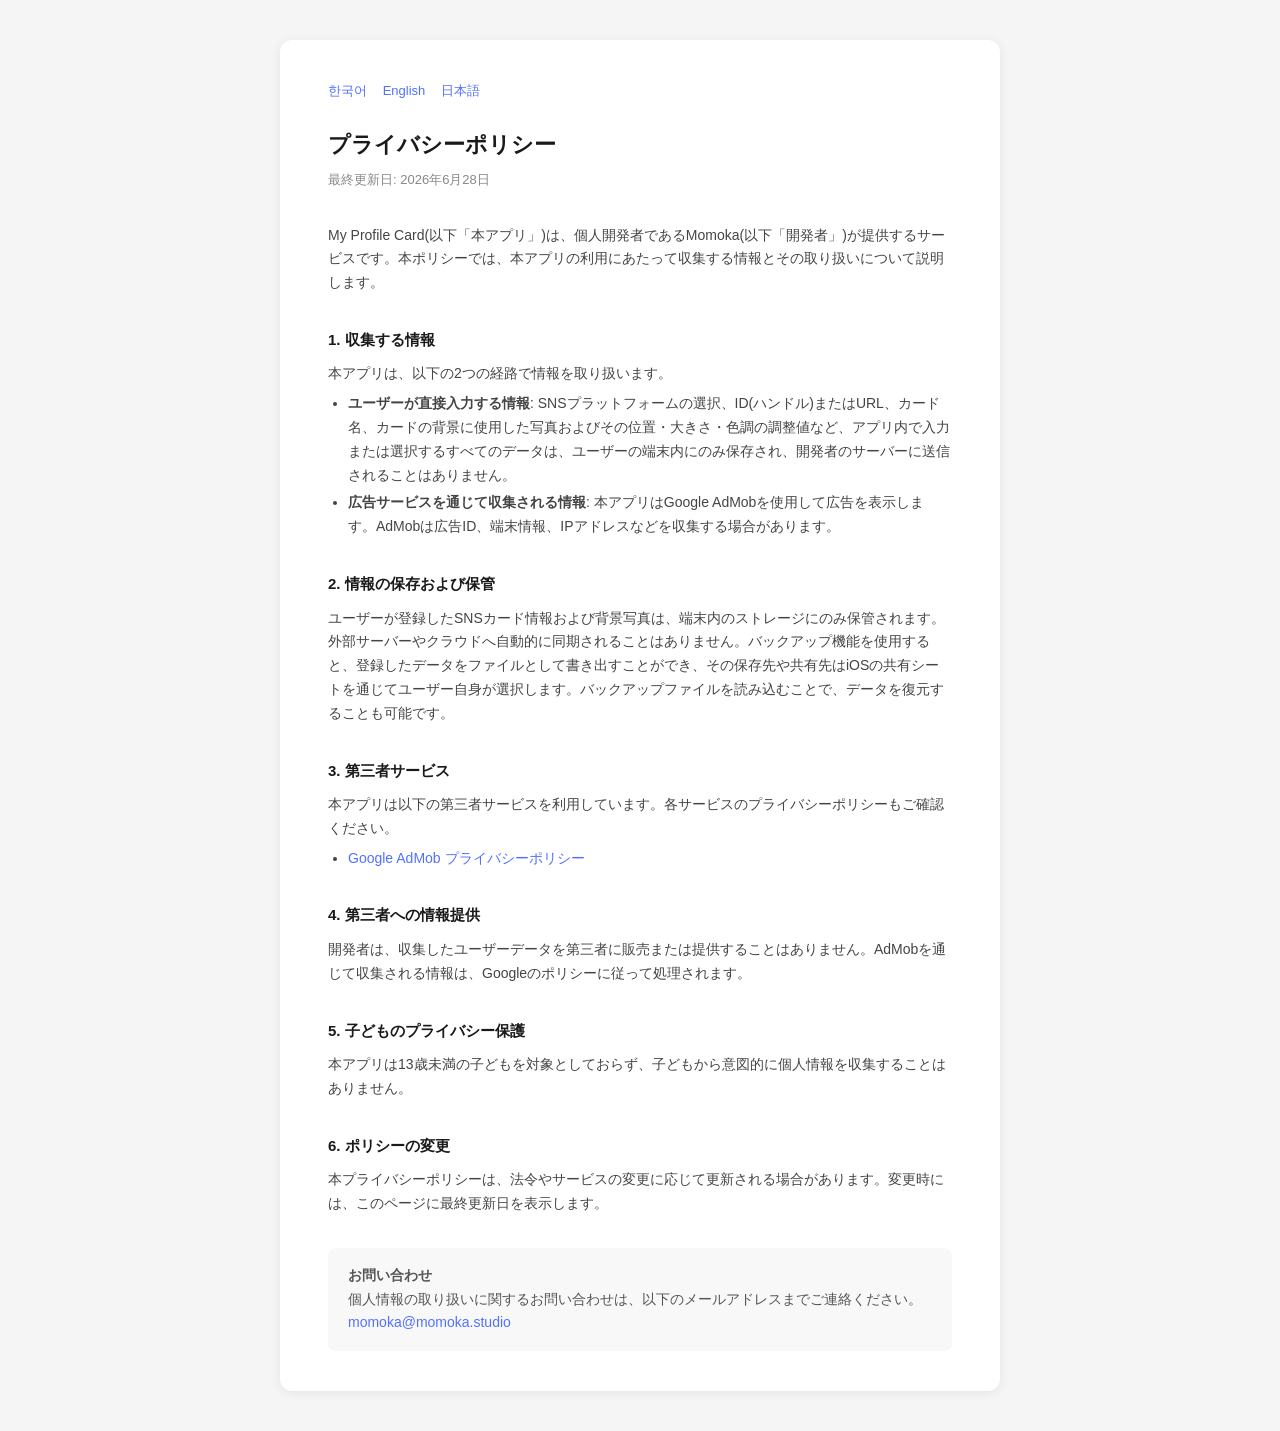
==== profilecard/privacy-ja.html @ 7aaf4f2f "Add privacy policy pages in English, Japanese, and Korean (profilecard)" ====
<!DOCTYPE html>
<html lang="ja">
<head>
    <meta charset="UTF-8">
    <meta name="viewport" content="width=device-width, initial-scale=1.0">
    <title>プライバシーポリシー - My Profile Card</title>
    <style>
        * { box-sizing: border-box; margin: 0; padding: 0; }
        body {
            font-family: -apple-system, BlinkMacSystemFont, 'Segoe UI', sans-serif;
            background: #f5f5f5;
            color: #222;
            line-height: 1.7;
        }
        .container {
            max-width: 720px;
            margin: 40px auto;
            background: #fff;
            border-radius: 12px;
            padding: 40px 48px;
            box-shadow: 0 2px 12px rgba(0,0,0,0.07);
        }
        h1 {
            font-size: 22px;
            font-weight: 700;
            margin-bottom: 6px;
            color: #1a1a1a;
        }
        .updated {
            font-size: 13px;
            color: #888;
            margin-bottom: 32px;
        }
        h2 {
            font-size: 15px;
            font-weight: 700;
            margin-top: 32px;
            margin-bottom: 10px;
            color: #1a1a1a;
        }
        p, li {
            font-size: 14px;
            color: #444;
        }
        ul {
            padding-left: 20px;
            margin-top: 6px;
        }
        li { margin-bottom: 4px; }
        a { color: #5271ff; text-decoration: none; }
        a:hover { text-decoration: underline; }
        .contact {
            margin-top: 32px;
            padding: 16px 20px;
            background: #f8f8f8;
            border-radius: 8px;
            font-size: 14px;
            color: #555;
        }
        .lang-switch {
            margin-bottom: 24px;
            font-size: 13px;
        }
        .lang-switch a { margin-right: 12px; }
        @media (max-width: 600px) {
            .container { margin: 0; border-radius: 0; padding: 28px 20px; }
        }
    </style>
</head>
<body>
<div class="container">
    <div class="lang-switch">
        <a href="./privacy-ko.html">한국어</a>
        <a href="./privacy-en.html">English</a>
        <a href="./privacy-ja.html">日本語</a>
    </div>

    <h1>プライバシーポリシー</h1>
    <p class="updated">最終更新日: 2026年6月28日</p>

    <p>My Profile Card(以下「本アプリ」)は、個人開発者であるMomoka(以下「開発者」)が提供するサービスです。本ポリシーでは、本アプリの利用にあたって収集する情報とその取り扱いについて説明します。</p>

    <h2>1. 収集する情報</h2>
    <p>本アプリは、以下の2つの経路で情報を取り扱います。</p>
    <ul>
        <li><strong>ユーザーが直接入力する情報</strong>: SNSプラットフォームの選択、ID(ハンドル)またはURL、カード名、カードの背景に使用した写真およびその位置・大きさ・色調の調整値など、アプリ内で入力または選択するすべてのデータは、ユーザーの端末内にのみ保存され、開発者のサーバーに送信されることはありません。</li>
        <li><strong>広告サービスを通じて収集される情報</strong>: 本アプリはGoogle AdMobを使用して広告を表示します。AdMobは広告ID、端末情報、IPアドレスなどを収集する場合があります。</li>
    </ul>

    <h2>2. 情報の保存および保管</h2>
    <p>ユーザーが登録したSNSカード情報および背景写真は、端末内のストレージにのみ保管されます。外部サーバーやクラウドへ自動的に同期されることはありません。バックアップ機能を使用すると、登録したデータをファイルとして書き出すことができ、その保存先や共有先はiOSの共有シートを通じてユーザー自身が選択します。バックアップファイルを読み込むことで、データを復元することも可能です。</p>

    <h2>3. 第三者サービス</h2>
    <p>本アプリは以下の第三者サービスを利用しています。各サービスのプライバシーポリシーもご確認ください。</p>
    <ul>
        <li><a href="https://policies.google.com/privacy" target="_blank">Google AdMob プライバシーポリシー</a></li>
    </ul>

    <h2>4. 第三者への情報提供</h2>
    <p>開発者は、収集したユーザーデータを第三者に販売または提供することはありません。AdMobを通じて収集される情報は、Googleのポリシーに従って処理されます。</p>

    <h2>5. 子どものプライバシー保護</h2>
    <p>本アプリは13歳未満の子どもを対象としておらず、子どもから意図的に個人情報を収集することはありません。</p>

    <h2>6. ポリシーの変更</h2>
    <p>本プライバシーポリシーは、法令やサービスの変更に応じて更新される場合があります。変更時には、このページに最終更新日を表示します。</p>

    <div class="contact">
        <strong>お問い合わせ</strong><br>
        個人情報の取り扱いに関するお問い合わせは、以下のメールアドレスまでご連絡ください。<br>
        <a href="mailto:momoka@momoka.studio">momoka@momoka.studio</a>
    </div>
</div>
</body>
</html>
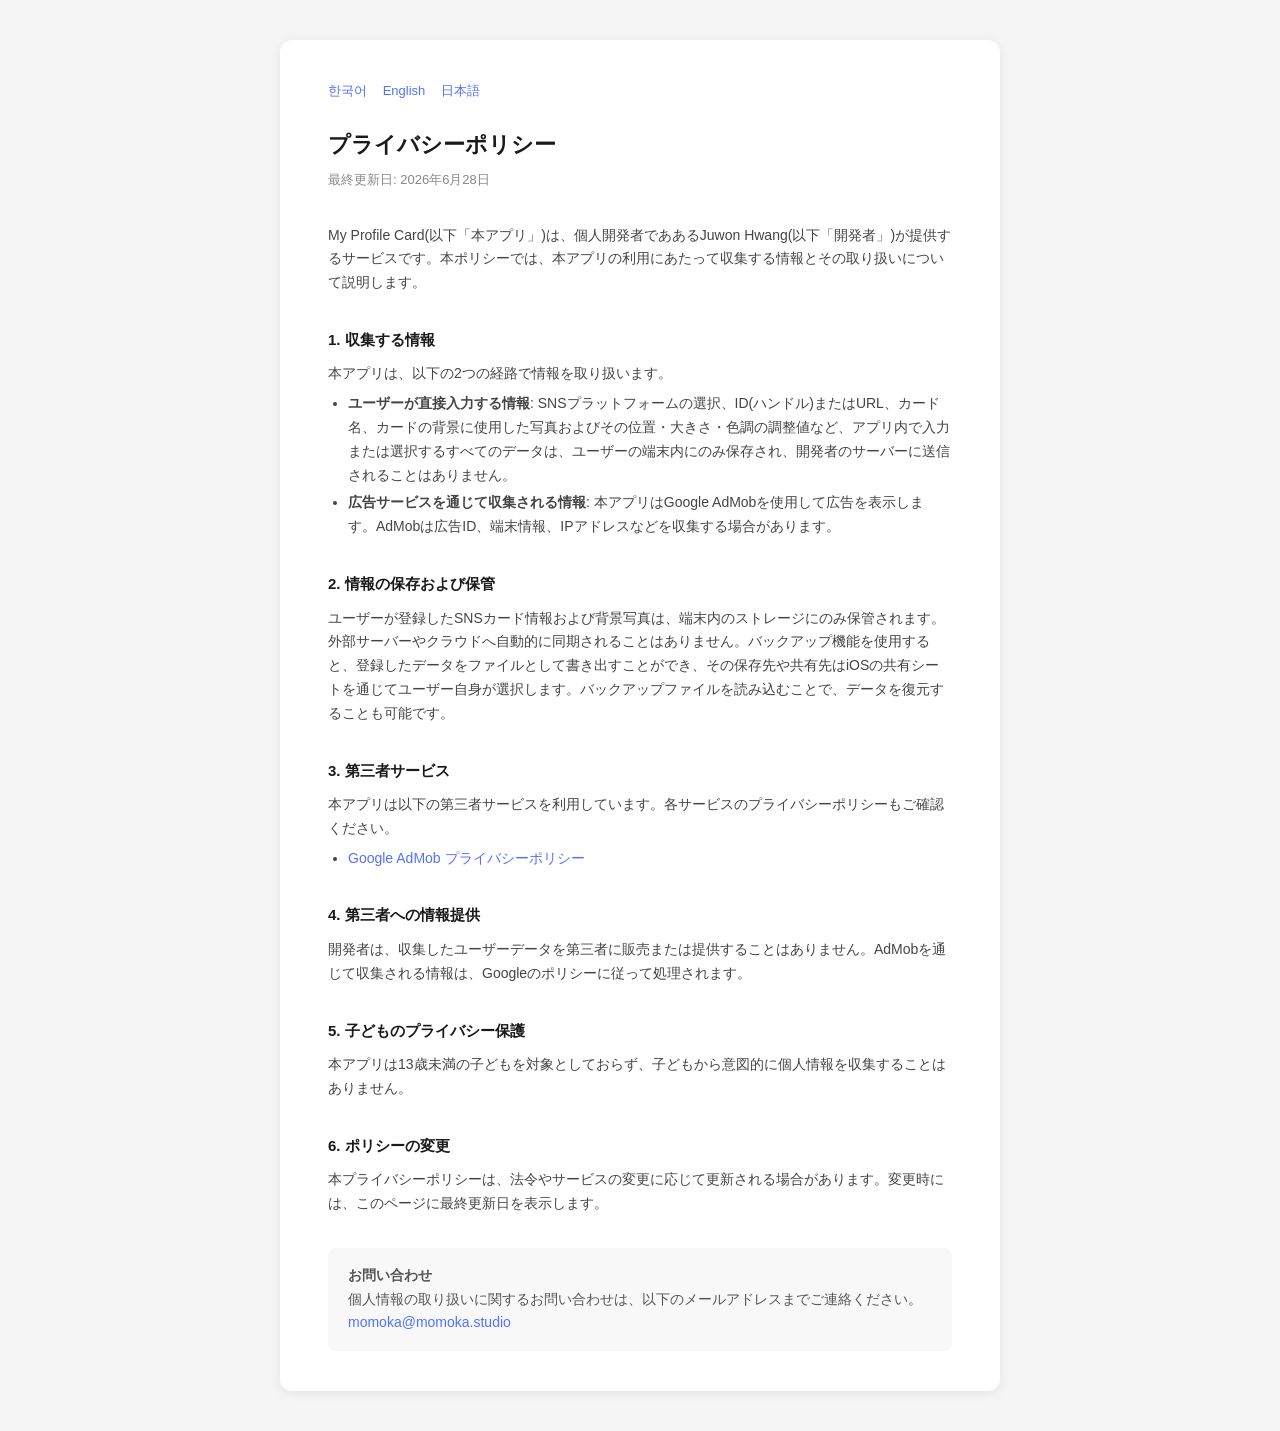
==== commit b7c760f2: "Update privacy policy pages" ====
--- a/profilecard/privacy-ja.html
+++ b/profilecard/privacy-ja.html
@@ -78,7 +78,7 @@
     <h1>プライバシーポリシー</h1>
     <p class="updated">最終更新日: 2026年6月28日</p>
 
-    <p>My Profile Card(以下「本アプリ」)は、個人開発者であるMomoka(以下「開発者」)が提供するサービスです。本ポリシーでは、本アプリの利用にあたって収集する情報とその取り扱いについて説明します。</p>
+    <p>My Profile Card(以下「本アプリ」)は、個人開発者でああるJuwon Hwang(以下「開発者」)が提供するサービスです。本ポリシーでは、本アプリの利用にあたって収集する情報とその取り扱いについて説明します。</p>
 
     <h2>1. 収集する情報</h2>
     <p>本アプリは、以下の2つの経路で情報を取り扱います。</p>
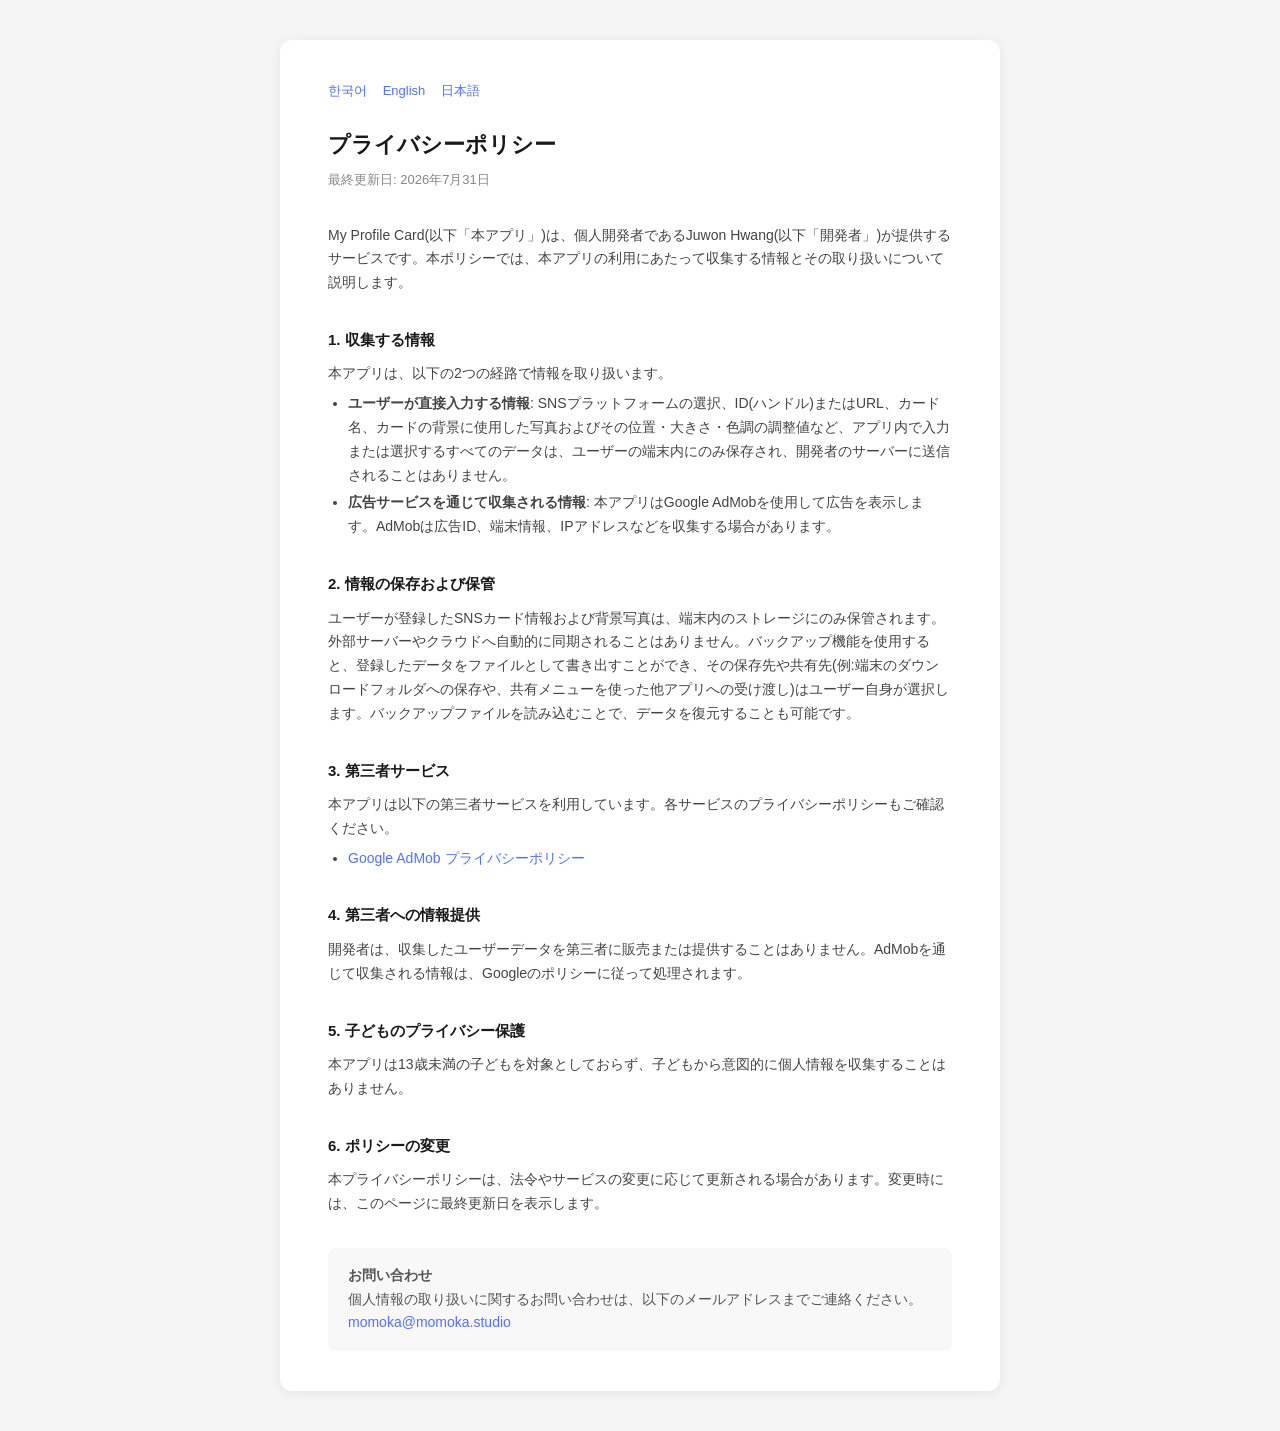
==== commit 8de4a877: "Update privacy policy last updated dates and clarify data storage details in English, Japanese, and " ====
--- a/profilecard/privacy-ja.html
+++ b/profilecard/privacy-ja.html
@@ -76,9 +76,9 @@
     </div>
 
     <h1>プライバシーポリシー</h1>
-    <p class="updated">最終更新日: 2026年6月28日</p>
+    <p class="updated">最終更新日: 2026年7月31日</p>
 
-    <p>My Profile Card(以下「本アプリ」)は、個人開発者でああるJuwon Hwang(以下「開発者」)が提供するサービスです。本ポリシーでは、本アプリの利用にあたって収集する情報とその取り扱いについて説明します。</p>
+    <p>My Profile Card(以下「本アプリ」)は、個人開発者であるJuwon Hwang(以下「開発者」)が提供するサービスです。本ポリシーでは、本アプリの利用にあたって収集する情報とその取り扱いについて説明します。</p>
 
     <h2>1. 収集する情報</h2>
     <p>本アプリは、以下の2つの経路で情報を取り扱います。</p>
@@ -88,7 +88,7 @@
     </ul>
 
     <h2>2. 情報の保存および保管</h2>
-    <p>ユーザーが登録したSNSカード情報および背景写真は、端末内のストレージにのみ保管されます。外部サーバーやクラウドへ自動的に同期されることはありません。バックアップ機能を使用すると、登録したデータをファイルとして書き出すことができ、その保存先や共有先はiOSの共有シートを通じてユーザー自身が選択します。バックアップファイルを読み込むことで、データを復元することも可能です。</p>
+    <p>ユーザーが登録したSNSカード情報および背景写真は、端末内のストレージにのみ保管されます。外部サーバーやクラウドへ自動的に同期されることはありません。バックアップ機能を使用すると、登録したデータをファイルとして書き出すことができ、その保存先や共有先(例:端末のダウンロードフォルダへの保存や、共有メニューを使った他アプリへの受け渡し)はユーザー自身が選択します。バックアップファイルを読み込むことで、データを復元することも可能です。</p>
 
     <h2>3. 第三者サービス</h2>
     <p>本アプリは以下の第三者サービスを利用しています。各サービスのプライバシーポリシーもご確認ください。</p>
